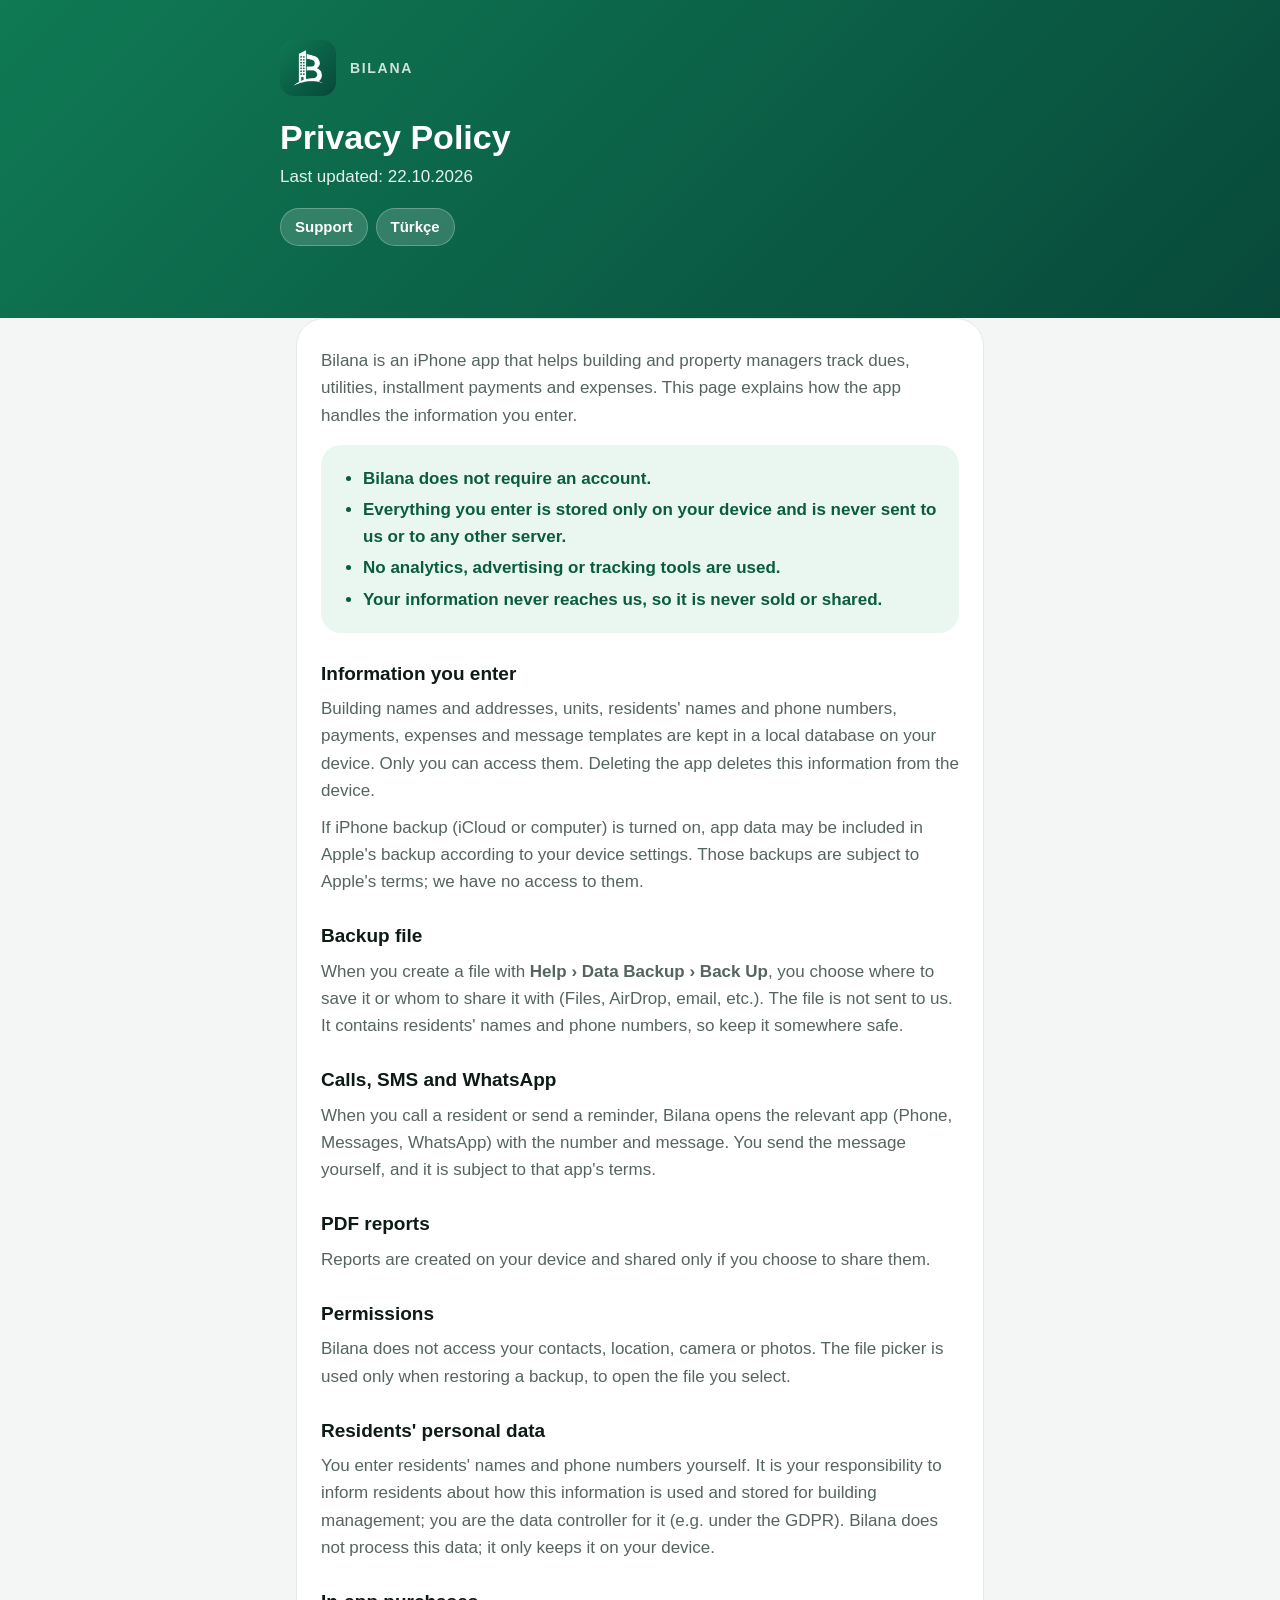
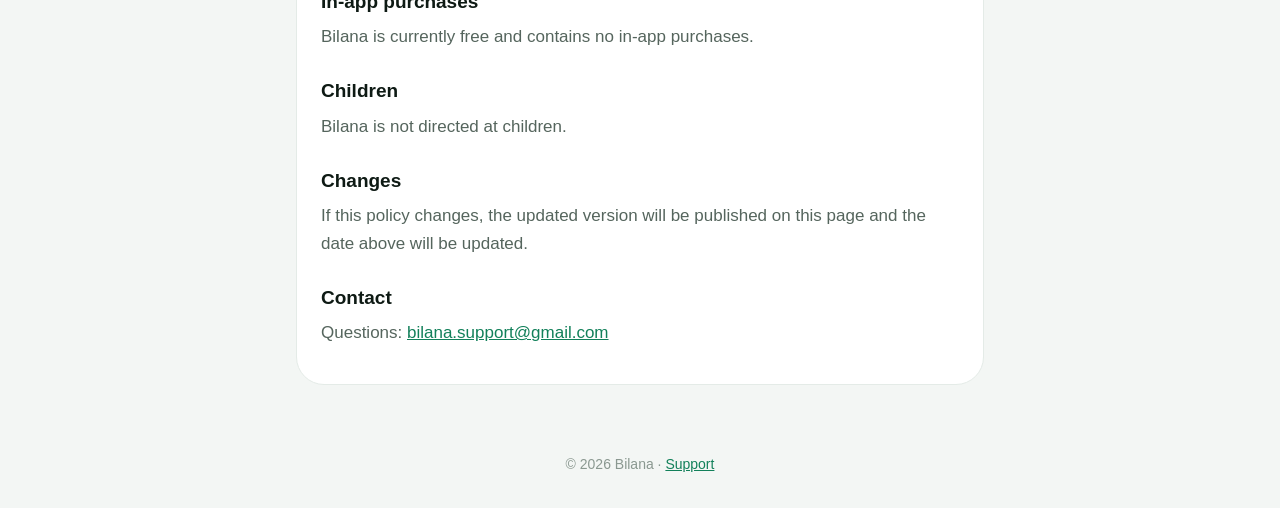
==== en/privacy/index.html @ b3892bbe "Add files via upload privacy update" ====
<!doctype html>
<html lang="en">
<head>
<meta charset="utf-8">
<meta name="viewport" content="width=device-width, initial-scale=1">
<title>Bilana · Privacy Policy</title>
<meta name="description" content="Bilana privacy policy. Bilana collects no data; everything you enter stays on your device.">
<link rel="icon" href="../../icon.png">
<link rel="stylesheet" href="../../style.css">
</head>
<body>
<header>
  <div class="wrap">
    <div class="brand"><img src="../../icon.png" alt=""><span>BILANA</span></div>
    <h1>Privacy Policy</h1>
    <p>Last updated: 22.10.2026</p>
    <nav><a href="../">Support</a><a href="../../tr/privacy/" lang="tr">Türkçe</a></nav>
  </div>
</header>

<main class="wrap">
  <article>
    <p>Bilana is an iPhone app that helps building and property managers track dues, utilities, installment payments and expenses. This page explains how the app handles the information you enter.</p>

    <div class="summary">
      <ul>
        <li>Bilana does not require an account.</li>
        <li>Everything you enter is stored only on your device and is never sent to us or to any other server.</li>
        <li>No analytics, advertising or tracking tools are used.</li>
        <li>Your information never reaches us, so it is never sold or shared.</li>
      </ul>
    </div>

    <h3>Information you enter</h3>
    <p>Building names and addresses, units, residents' names and phone numbers, payments, expenses and message templates are kept in a local database on your device. Only you can access them. Deleting the app deletes this information from the device.</p>
    <p>If iPhone backup (iCloud or computer) is turned on, app data may be included in Apple's backup according to your device settings. Those backups are subject to Apple's terms; we have no access to them.</p>

    <h3>Backup file</h3>
    <p>When you create a file with <strong>Help › Data Backup › Back Up</strong>, you choose where to save it or whom to share it with (Files, AirDrop, email, etc.). The file is not sent to us. It contains residents' names and phone numbers, so keep it somewhere safe.</p>

    <h3>Calls, SMS and WhatsApp</h3>
    <p>When you call a resident or send a reminder, Bilana opens the relevant app (Phone, Messages, WhatsApp) with the number and message. You send the message yourself, and it is subject to that app's terms.</p>

    <h3>PDF reports</h3>
    <p>Reports are created on your device and shared only if you choose to share them.</p>

    <h3>Permissions</h3>
    <p>Bilana does not access your contacts, location, camera or photos. The file picker is used only when restoring a backup, to open the file you select.</p>

    <h3>Residents' personal data</h3>
    <p>You enter residents' names and phone numbers yourself. It is your responsibility to inform residents about how this information is used and stored for building management; you are the data controller for it (e.g. under the GDPR). Bilana does not process this data; it only keeps it on your device.</p>

    <h3>In-app purchases</h3>
    <p>Bilana is currently free and contains no in-app purchases.</p>

    <h3>Children</h3>
    <p>Bilana is not directed at children.</p>

    <h3>Changes</h3>
    <p>If this policy changes, the updated version will be published on this page and the date above will be updated.</p>

    <h3>Contact</h3>
    <p>Questions: <a href="mailto:bilana.support@gmail.com">bilana.support@gmail.com</a></p>
  </article>
</main>

<footer>© 2026 Bilana · <a href="../">Support</a></footer>
</body>
</html>
---- style.css ----
:root {
  --bg: #f3f6f4; --surface: #ffffff; --line: #e4ebe7;
  --ink: #0e1a14; --ink-soft: #55655d; --ink-muted: #8a9890;
  --brand: #0a5c3e; --brand-soft: #eaf7f0;
  --gradient: linear-gradient(135deg, #0f7a54, #08493a);
}
* { box-sizing: border-box; }
body {
  margin: 0; background: var(--bg); color: var(--ink);
  font: 17px/1.6 -apple-system, BlinkMacSystemFont, "SF Pro Text", "Segoe UI", Roboto, sans-serif;
}
header { background: var(--gradient); color: #fff; padding: 40px 20px 72px; }
.wrap { max-width: 720px; margin: 0 auto; }
.brand { display: flex; align-items: center; gap: 14px; }
.brand img { width: 56px; height: 56px; border-radius: 14px; }
.brand span { font-weight: 800; letter-spacing: .12em; font-size: 14px; opacity: .8; }
h1 { font-size: 34px; line-height: 1.15; margin: 22px 0 6px; text-wrap: balance; }
header p { margin: 0; color: rgba(255, 255, 255, .9); }
nav { margin-top: 18px; display: flex; gap: 8px; flex-wrap: wrap; }
nav a {
  color: #fff; text-decoration: none; font-weight: 700; font-size: 15px;
  padding: 6px 14px; border-radius: 999px; background: rgba(255,255,255,.16);
  border: 1px solid rgba(255,255,255,.25);
}
main { padding: 0 16px 48px; margin-top: -40px; }
article {
  background: var(--surface); border: 1px solid var(--line); border-radius: 28px;
  padding: 28px 24px; margin-bottom: 20px;
}
article > h2:first-child { margin-top: 0; font-size: 26px; }
h3 { font-size: 19px; margin: 26px 0 6px; }
p, li { color: var(--ink-soft); }
p { margin: 0 0 10px; }
ul { padding-left: 22px; }
li { margin: 4px 0; }
.summary { background: var(--brand-soft); border-radius: 20px; padding: 16px 20px; margin: 16px 0; }
.summary ul { margin: 0; }
.summary li { color: var(--brand); font-weight: 600; }
.contact {
  display: flex; flex-wrap: wrap; align-items: center; gap: 10px 16px;
  background: var(--brand-soft); border-radius: 20px; padding: 16px 20px; margin: 16px 0 8px;
}
.contact strong { color: var(--brand); }
.contact a { color: var(--brand); font-weight: 800; font-size: 19px; word-break: break-all; }
.choices { display: grid; gap: 14px; }
.choice {
  display: block; text-decoration: none; background: var(--surface); border: 1px solid var(--line);
  border-radius: 24px; padding: 20px 22px; color: var(--ink);
}
.choice strong { display: block; font-size: 21px; }
.choice span { color: var(--ink-soft); }
a { color: #12805a; }
footer { text-align: center; color: var(--ink-muted); font-size: 14px; padding-bottom: 32px; }
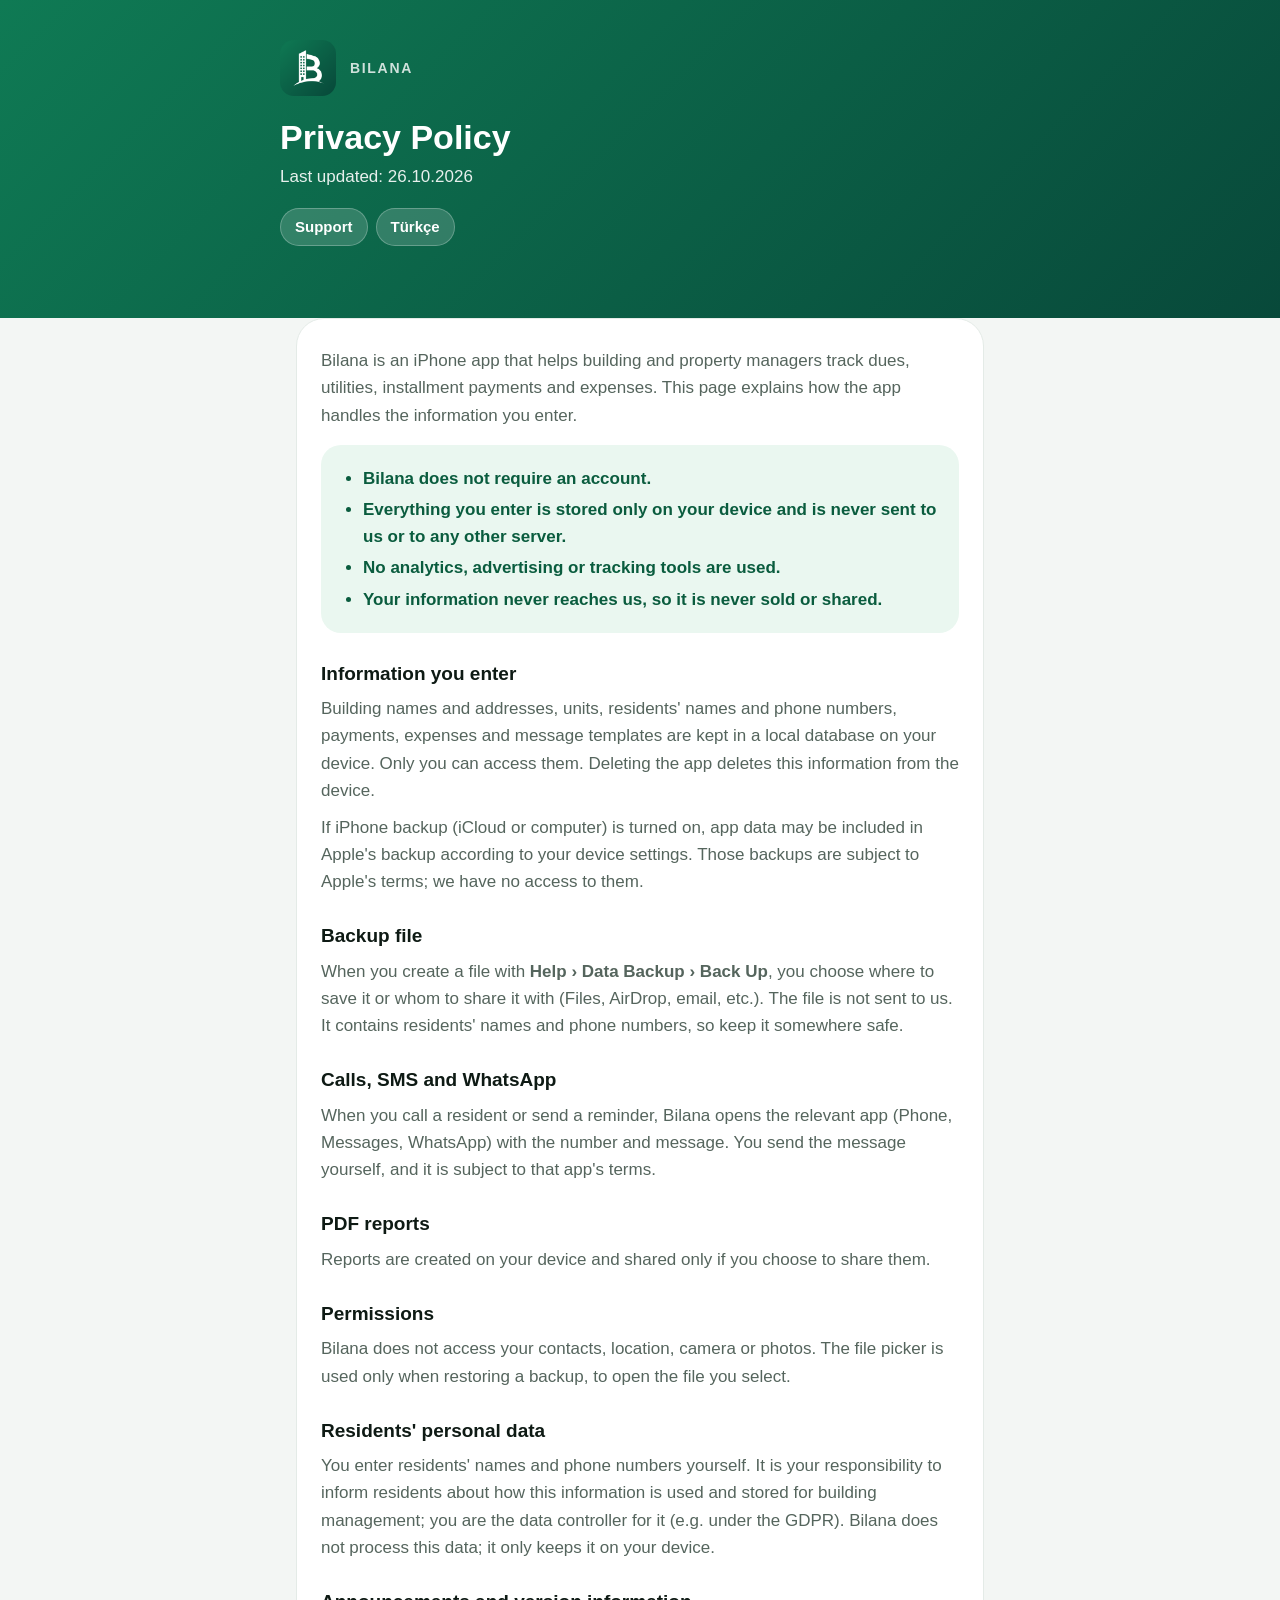
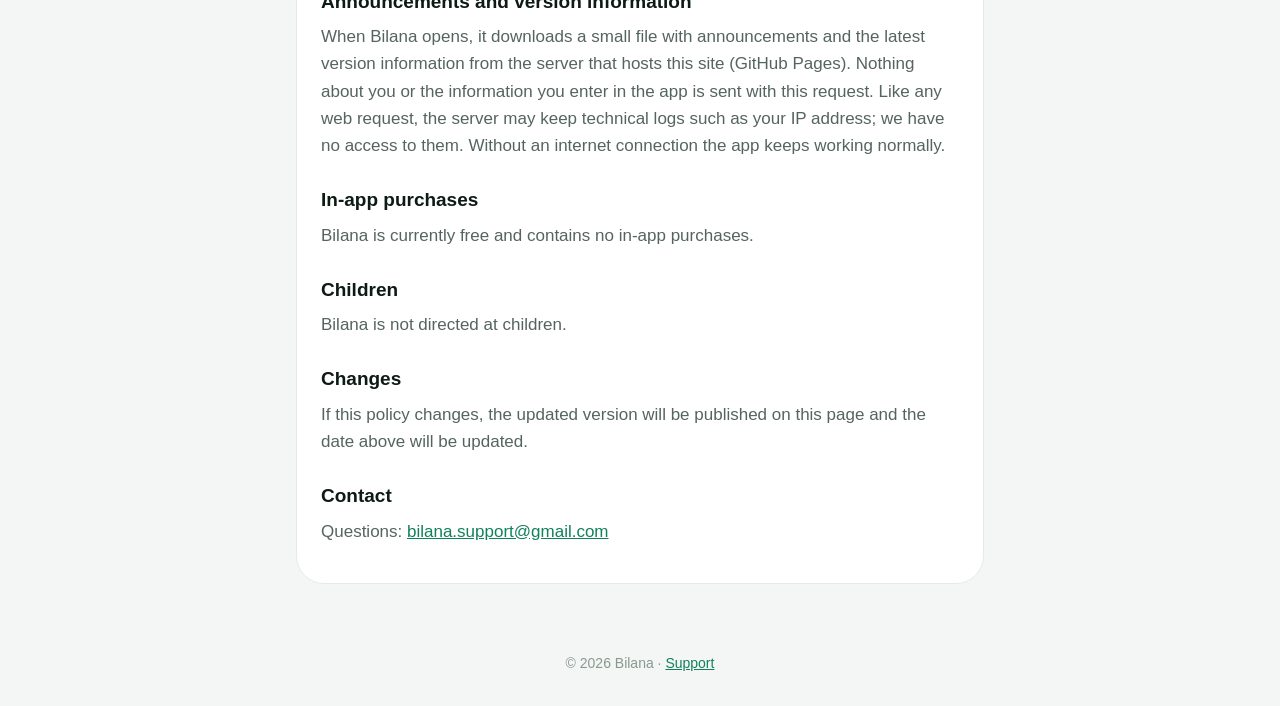
==== commit 9a8a16d6: "Add files via upload" ====
--- a/en/privacy/index.html
+++ b/en/privacy/index.html
@@ -13,7 +13,7 @@
   <div class="wrap">
     <div class="brand"><img src="../../icon.png" alt=""><span>BILANA</span></div>
     <h1>Privacy Policy</h1>
-    <p>Last updated: 22.10.2026</p>
+    <p>Last updated: 26.10.2026</p>
     <nav><a href="../">Support</a><a href="../../tr/privacy/" lang="tr">Türkçe</a></nav>
   </div>
 </header>
@@ -50,6 +50,9 @@
     <h3>Residents' personal data</h3>
     <p>You enter residents' names and phone numbers yourself. It is your responsibility to inform residents about how this information is used and stored for building management; you are the data controller for it (e.g. under the GDPR). Bilana does not process this data; it only keeps it on your device.</p>
 
+    <h3>Announcements and version information</h3>
+    <p>When Bilana opens, it downloads a small file with announcements and the latest version information from the server that hosts this site (GitHub Pages). Nothing about you or the information you enter in the app is sent with this request. Like any web request, the server may keep technical logs such as your IP address; we have no access to them. Without an internet connection the app keeps working normally.</p>
+
     <h3>In-app purchases</h3>
     <p>Bilana is currently free and contains no in-app purchases.</p>
 
